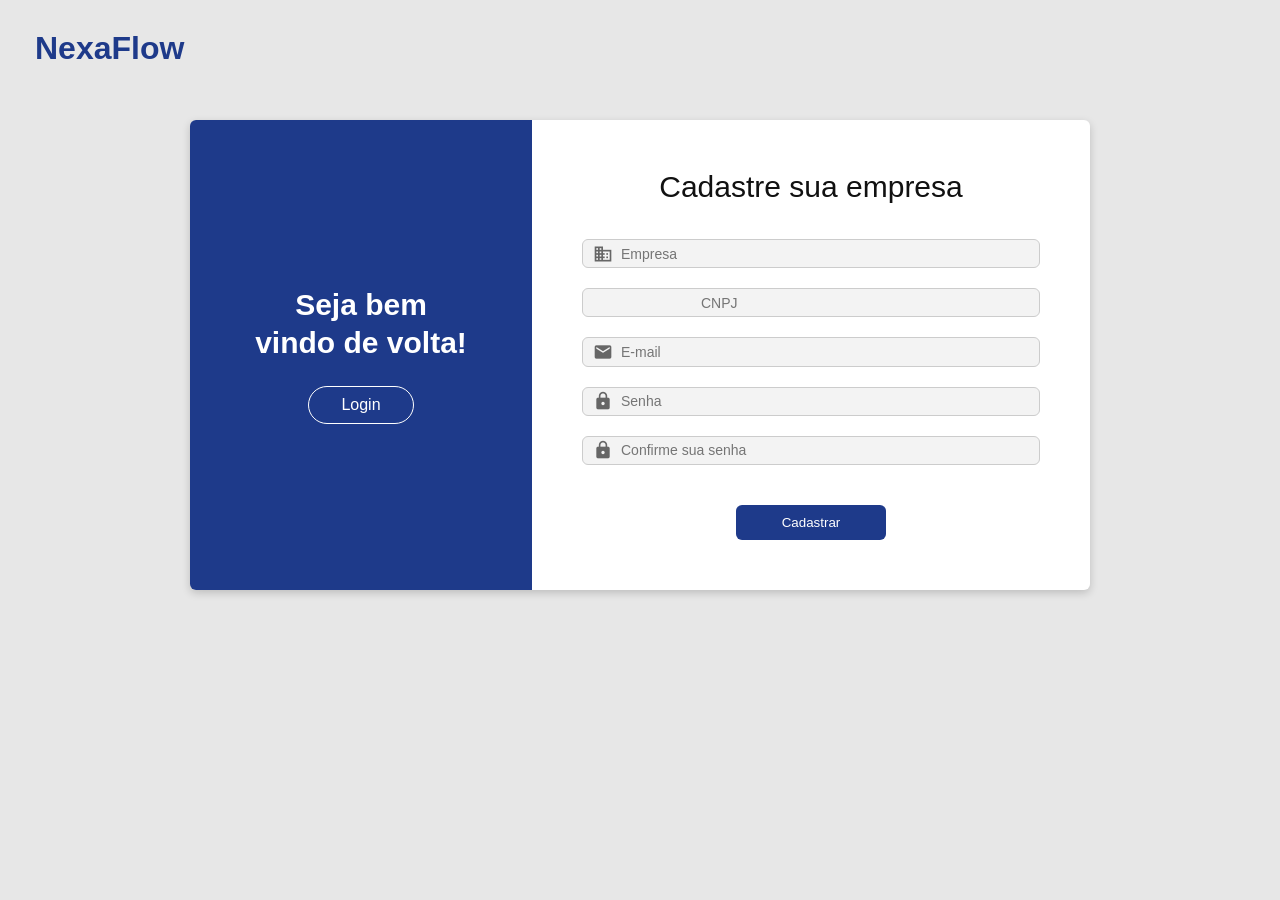
==== PIM/front/index.html @ 31d2e4f5 "Initial commit Co-authored-by: Copilot <223556219+Copilot@users.noreply.github.com>" ====
<!DOCTYPE html>
<html lang="pt-br">
<head>
    <meta charset="UTF-8">
    <meta name="viewport" content="width=device-width, initial-scale=1.0">
  <title>Cadastro da Empresa</title>

  <link rel="stylesheet" href="global.css">
  <link href="https://fonts.googleapis.com/icon?family=Material+Icons" rel="stylesheet">
</head>
<body>

  <h1 class="logo">NexaFlow</h1>

  <div class="cadastro-container">

    <div class="cadastro-left">
      <h2>Seja bem<br>vindo de volta!</h2>

      <button onclick="window.location.href='login.html'" class="btn-outline">
        Login
      </button>
    </div>

    <div class="cadastro-right">
      <h1>Cadastre sua empresa</h1>

      <div class="campo">
        <span class="material-icons">business</span>
        <input type="text" id="empresa" placeholder="Empresa">
      </div>

      <div class="campo">
        <span class="material-icons">badge</span>
        <input type="text" id="cnpj" placeholder="CNPJ">
      </div>

      <div class="campo">
        <span class="material-icons">email</span>
        <input type="email" id="email" placeholder="E-mail">
      </div>

      <div class="campo">
        <span class="material-icons">lock</span>
        <input type="password" id="senha" placeholder="Senha">
      </div>

      <div class="campo">
        <span class="material-icons">lock</span>
        <input type="password" id="confirmarSenha" placeholder="Confirme sua senha">
      </div>

      <p id="erro"></p>

      <button onclick="cadastrarEmpresa()" class="btn-principal">
        Cadastrar
      </button>
    </div>

  </div>

  <script src="js/global.js"></script>
  <script src="js/cadastro.js"></script>
</body>
</html>
<!-- pronto -->
---- PIM/front/global.css ----
* {
  margin: 0;
  padding: 0;
  box-sizing: border-box;
}


/**********************************CADASTRO EMPRESA*********************************************8*/
body {
  background: #e7e7e7;
  font-family: Arial, sans-serif;
  color: #111;
     overflow-x: hidden
}

.logo {
  position: absolute;
  top: 30px;
  left: 35px;
  color: #1e3a8a;
  font-size: 32px;
  font-weight: 800;
}

.cadastro-container {
  width: 900px;
  height: 470px;
  background: white;
  margin: 120px auto;
  display: flex;
  border-radius: 6px;
  overflow: hidden;
  box-shadow: 0 3px 8px rgba(0,0,0,0.18);
}

.cadastro-left {
  width: 38%;
  background: #1e3a8a;
  color: white;
  display: flex;
  flex-direction: column;
  justify-content: center;
  align-items: center;
  gap: 25px;
  text-align: center;
}

.cadastro-left h2 {
  font-size: 30px;
  line-height: 1.25;
}

.btn-outline {
  background: transparent;
  border: 1px solid white;
  color: white;
  border-radius: 25px;
  padding: 9px 32px;
  font-size: 16px;
  cursor: pointer;
}

.cadastro-right {
  flex: 1;
  padding: 50px;
  display: flex;
  flex-direction: column;
  justify-content: center;
}

.cadastro-right h1 {
  text-align: center;
  font-size: 30px;
  font-weight: 400;
  margin-bottom: 35px;
}

.campo {
  height: 38px;
  background: #f3f3f3;
  border: 1px solid #ccc;
  border-radius: 6px;
  margin-bottom: 20px;
  padding: 0 10px;
  display: flex;
  align-items: center;
}

.campo span {
  color: #666;
  font-size: 20px;
  margin-right: 8px;
}

.campo input {
  border: none;
  outline: none;
  background: transparent;
  width: 100%;
  font-size: 14px;
}

.btn-principal {
  width: 150px;
  margin: 20px auto 0;
  background: #1e3a8a;
  color: white;
  border: none;
  padding: 10px;
  border-radius: 6px;
  cursor: pointer;
}

#erro {
  color: #c62828;
  text-align: center;
  font-size: 13px;
}

#erroDashboard {
  color: #c62828;
  font-size: 13px;
  margin-bottom: 16px;
}


/**********************************LOGIN*********************************************8*/

.login-container {
  width: 420px;
  background: white;
  margin: 180px auto;
  padding: 50px;
  border-radius: 6px;
  box-shadow: 0 3px 8px rgba(0,0,0,0.18);
}

.login-container h1 {
  text-align: center;
  color: #1e3a8a;
  margin-bottom: 40px;
}

.esqueceu {
  text-align: right;
  font-size: 13px;
  margin-top: -10px;
  margin-bottom: 20px;
  color: #555;
  cursor: pointer;
}

.btn-principal {
  width: 150px;
  display: block;
  margin: 20px auto 0;

  background: #1e3a8a;
  color: white;
  border: none;
  padding: 10px;
  border-radius: 6px;
  cursor: pointer;
}

.campo select {
  border: none;
  outline: none;
  background: transparent;
  width: 100%;
  font-size: 14px;
  cursor: pointer;
  color: #111;
}

/* ================= DASHBOARD ================= */

.container {
  display: flex;
  min-height: 100vh;
    min-height: 100vh;
}

.sidebar {
  width: 250px;
  min-height: 100vh;
  background: #1e3a8a;
  color: white;
  padding: 30px 20px;
}

.sidebar h2 {
  font-size: 26px;
  margin-bottom: 55px;
}

.sidebar ul {
  list-style: none;
}

.sidebar li {
  display: flex;
  align-items: center;
  gap: 12px;
  padding: 13px 14px;
  margin-bottom: 14px;
  border-radius: 8px;
  cursor: pointer;
  font-size: 18px;
}

.sidebar li:hover,
.sidebar li.ativo {
  background: rgba(255, 255, 255, 0.15);
}

.sidebar span {
  font-size: 24px;
}

.content {
  flex: 1;
  padding: 30px 40px;
}

.content h1 {
  font-size: 36px;
  margin-bottom: 20px;
}

.dashboard-header {
  display: flex;
  align-items: center;
  justify-content: space-between;
  gap: 20px;
  margin-bottom: 28px;
}

.dashboard-titles h1 {
  margin-bottom: 6px;
}

.dashboard-subtitle {
  color: #6b7280;
  font-size: 15px;
}

.filtros {
  display: flex;
  align-items: center;
  gap: 10px;
  background: #ffffff;
  border: 1px solid #e5e7eb;
  border-radius: 12px;
  padding: 10px 14px;
  box-shadow: 0 6px 16px rgba(15, 23, 42, 0.08);
}

.filtros span {
  color: #1e3a8a;
  font-size: 22px;
}

.filtro-item {
  display: flex;
  flex-direction: column;
  gap: 4px;
}

.filtro-item label {
  font-size: 12px;
  color: #64748b;
}

.filtro-item select {
  min-width: 160px;
  padding: 6px 10px;
  border-radius: 8px;
  border: 1px solid #d1d5db;
  background: #f8fafc;
  font-size: 14px;
}

.graficos {
  display: flex;
  gap: 20px;
  align-items: flex-start;
}

.grafico-card {
  background: #ffffff;
  padding: 22px;
  border-radius: 14px;
  border: 1px solid #eef2f7;
  box-shadow: 0 10px 24px rgba(15, 23, 42, 0.08);
}

.grafico-card.maior {
  flex: 2;
  min-width: 520px;
}

.grafico-card.menor {
  flex: 1;
  min-width: 260px;
}

.grafico-card h3 {
  margin-bottom: 12px;
  color: #1e3a8a;
  font-size: 18px;
}

.legenda {
  display: flex;
  gap: 20px;
  justify-content: center;
  margin-bottom: 10px;
}

.legenda span {
  display: flex;
  align-items: center;
  gap: 8px;
}

.legenda b {
  width: 12px;
  height: 12px;
  display: inline-block;
  border-radius: 50%;
}

.verde {
  background: #22c55e;
}

.vermelho {
  background: #ef4444;
}

canvas {
  max-height: 240px;
}

/* ================= ESTOQUE ================= */
/* ================= ESTOQUE ================= */

.topo-tabela {
  display: flex;
  justify-content: space-between;
  align-items: center;
  gap: 28px;
  margin-bottom: 28px;
}

.btn-novo {
  height: 38px;
  background: #1e3a8a;
  color: white;
  border: none;
  border-radius: 6px;
  padding: 0 18px;
  cursor: pointer;
}

.topo-tabela input {
  flex: 1;
  height: 38px;
  border: 1px solid #ccc;
  border-radius: 6px;
  padding: 0 14px;
}

.filtros-tabela {
  display: flex;
  gap: 14px;
}

.filtros-tabela select {
  width: 140px;
  height: 38px;
  border: 1px solid #ccc;
  border-radius: 6px;
  padding: 0 10px;
}

.cabecalho-tabela {
  height: 35px;
  background: white;
  border: 1px solid #ccc;
  border-radius: 6px;

  display: grid;
  grid-template-columns: 1fr 2fr 1.5fr 1.3fr 1.5fr 1fr;

  align-items: center;
  text-align: center;
  font-size: 18px;

  margin-bottom: 8px;
}

.tabela-card {
  background: white;
  min-height: 430px;
  border: 1px solid #ccc;
  border-radius: 6px;
  overflow: hidden;
}

.tabela-card table {
  width: 100%;
  border-collapse: collapse;
}

.tabela-card tr {
  display: grid;
  grid-template-columns: 1fr 2fr 1.5fr 1.3fr 1.5fr 1fr;
  align-items: center;
}

.tabela-card td {
  padding: 18px 10px;
  text-align: center;
}

.status {
  width: 18px;
  height: 18px;
  display: inline-block;
  border-radius: 50%;
}

.status.ok {
  background: #22c55e;
}

.status.medio {
  background: #facc15;
}

.status.baixo {
  background: #ef4444;
}

.acoes {
  display: flex;
  justify-content: center;
  gap: 28px;
}

.acoes span {
  cursor: pointer;
  color: #111;
}

.acoes span:hover {
  color: #1e3a8a;
}

#tabelaVendas tr {
  display: grid;
  grid-template-columns: 1fr 2fr 1.5fr 1.3fr 1.5fr 1fr;
  align-items: center;
}

#tabelaVendas td {
  padding: 18px 10px;
  text-align: center;
}

#tabelaVendas tr:not(:last-child) {
  border-bottom: 1px solid #eee;
}

#tabelaRelatorios tr {
  display: grid;
  grid-template-columns: 1fr 2fr 1.5fr 1.3fr 1.5fr 1fr;
  align-items: center;
}

#tabelaRelatorios td {
  padding: 18px 10px;
  text-align: center;
}

#tabelaRelatorios tr:not(:last-child) {
  border-bottom: 1px solid #eee;
}
/* ================= CADASTRO PRODUTO ================= */

.produto-form {
  width: 430px;
  background: white;
  padding: 30px;
  border-radius: 8px;
  box-shadow: 0 3px 8px rgba(0,0,0,0.15);
  margin: 40px auto;
}

.produto-form input {
  width: 100%;
  height: 38px;
  margin-bottom: 16px;
  border: 1px solid #ccc;
  border-radius: 6px;
  padding: 0 12px;
}

.produto-form select {
  width: 100%;
  height: 38px;
  margin-bottom: 16px;
  border: 1px solid #ccc;
  border-radius: 6px;
  padding: 0 12px;
  background: #fff;
}

.produto-form button {
  width: 100%;
  background: #1e3a8a;
  color: white;
  border: none;
  padding: 11px;
  border-radius: 6px;
  cursor: pointer;
}

/* ================= VENDAS ================= */

.venda-form {
  width: 900px;
  background: white;
  padding: 20px;
  border-radius: 10px;
  margin: 10px auto 25px;
  box-shadow: 0 3px 8px rgba(0,0,0,0.15);

  display: grid;
  grid-template-columns: 2fr 1fr 1.5fr 1.2fr;
  gap: 12px;
  align-items: center;
}

.venda-form input,
.venda-form select,
.venda-form button {
  height: 40px;
  border-radius: 6px;
  border: 1px solid #ccc;
  padding: 0 12px;
}

.venda-form button {
  background: #1e3a8a;
  color: white;
  border: none;
  cursor: pointer;
}

.venda-form #erro {
  grid-column: 1 / -1;
}

#tabelaVendas tr {
  display: grid;
  grid-template-columns: 1fr 1.5fr 1.2fr 1fr 1.2fr 1fr;
  align-items: center;
}

#tabelaVendas td {
  padding: 18px 10px;
  text-align: center;
}

#tabelaVendas tr:not(:last-child) {
  border-bottom: 1px solid #eee;
}

/* ================= RELATÓRIOS ================= */

.cards-relatorio {
  display: flex;
  gap: 20px;
  margin-bottom: 30px;
}

.relatorio-card {
  flex: 1;
  background: white;
  padding: 22px;
  border-radius: 8px;
  box-shadow: 0 3px 8px rgba(0,0,0,0.15);
}

.relatorio-card h3 {
  font-size: 16px;
  margin-bottom: 12px;
  color: #555;
}

.relatorio-card p {
  font-size: 24px;
  font-weight: bold;
  color: #1e3a8a;
}

#tabelaRelatorios tr {
  display: grid;
  grid-template-columns: 1fr 1.5fr 1.2fr 1fr 1.2fr 1fr;
  align-items: center;
}

#tabelaRelatorios td {
  padding: 18px 10px;
  text-align: center;
}

#tabelaRelatorios tr:not(:last-child) {
  border-bottom: 1px solid #eee;
}

/* ================= CONFIGURAÇÕES ================= */

.config-grid {
    display: grid;
  grid-template-columns: repeat(2, 320px);
  gap: 20px;

  justify-content: center;
  align-content: center;

  margin-top: 40px;
}

.config-card {
  background: white;
  padding: 24px;
  border-radius: 8px;
  box-shadow: 0 3px 8px rgba(0,0,0,0.15);
}

.config-card h3 {
  margin-bottom: 20px;
  color: #1e3a8a;
}

.config-card p {
  margin-bottom: 6px;
  margin-top: 14px;
}

.config-card input {
  width: 100%;
  height: 38px;
  border: 1px solid #ccc;
  border-radius: 6px;
  padding: 0 10px;
  margin-bottom: 14px;
}

.config-card button {
  width: 100%;
  height: 40px;
  border: none;
  border-radius: 6px;
  background: #1e3a8a;
  color: white;
  cursor: pointer;
  margin-top: 10px;
}

.tema-box {
  display: flex;
  flex-direction: column;
  gap: 12px;
}

.sidebar {
  width: 250px;
  min-height: 100vh;
  background: #1e3a8a;
  color: white;
  padding: 30px 20px;

  display: flex;
  flex-direction: column;
}

.menu-topo {
  margin-top: 40px;
}

.menu-bottom {
  margin-top: auto;
}

.sidebar ul {
  list-style: none;
  padding: 0;
}

.menu-topo {
  margin-top: 40px;
}

.menu-bottom {
  margin-top: auto;
}
.content {
  overflow-y: auto;
}
.produto-form {
  width: 420px;
  background: white;
  padding: 30px;
  border-radius: 10px;
  margin: 10px auto 20px;
  box-shadow: 0 3px 8px rgba(0,0,0,0.15);
}

/* ================= RESPONSIVO ================= */

@media (max-width: 896px) {

  body {
    overflow-x: hidden;
  }

  .container {
    flex-direction: column;
  }

  /* SIDEBAR VIRA TOPO */
  .sidebar {
    width: 100%;
    height: auto;
    min-height: auto;
    padding: 18px;
  }

  .sidebar h2 {
    font-size: 24px;
    margin-bottom: 15px;
  }

  .menu-topo,
  .menu-bottom {
    margin-top: 10px;
  }

  .sidebar ul {
    display: grid;
    grid-template-columns: 1fr 1fr;
    gap: 8px;
  }

  .sidebar li {
    font-size: 14px;
    padding: 10px;
    margin-bottom: 0;
  }

  .sidebar span {
    font-size: 20px;
  }

  /* CONTEÚDO */
  .content {
    padding: 20px;
  }

  .content h1 {
    font-size: 32px;
    margin-bottom: 20px;
  }

  /* DASHBOARD */
  .dashboard-header {
    flex-direction: column;
    align-items: flex-start;
  }

  .filtros {
    width: 100%;
  }

  .filtro-item select {
    width: 100%;
  }

  .graficos {
    flex-direction: column;
    width: 100%;
  }

  .grafico-card.maior,
  .grafico-card.menor {
    width: 95%;
    min-width: unset;
    margin: 0 auto;
  }

  .grafico-card {
    padding: 16px;
  }

  canvas {
    width: 100% !important;
    max-height: 260px;
  }

  /* ESTOQUE */
  .topo-tabela {
    flex-direction: column;
    align-items: stretch;
    gap: 12px;
  }

  .topo-tabela input,
  .btn-novo {
    width: 100%;
  }

  .filtros-tabela {
    flex-direction: column;
    gap: 10px;
  }

  .filtros-tabela select {
    width: 100%;
  }

  /* TABELAS */
  .cabecalho-tabela {
    display: none;
  }

  .tabela-card {
    overflow-x: auto;
  }

  .tabela-card table {
    min-width: 700px;
  }

  .tabela-card tr,
  #tabelaVendas tr,
  #tabelaRelatorios tr {
    min-width: 700px;
  }

  /* FORMULÁRIOS */
  .produto-form,
  .venda-form {
    width: 100%;
    margin: 15px auto 25px;
  }

  .venda-form {
    display: grid;
    grid-template-columns: 1fr;
  }

  /* RELATÓRIOS */
  .cards-relatorio {
    flex-direction: column;
  }

  /* CONFIGURAÇÕES */
  .config-grid {
    grid-template-columns: 1fr;
  }

  /* LOGIN */
  .login-container {
    width: 90%;
    margin: 140px auto;
    padding: 35px 25px;
  }

  .logo {
    font-size: 28px;
    top: 25px;
    left: 25px;
  }

  /* CADASTRO EMPRESA */
  .cadastro-container {
    width: 90%;
    height: auto;
    flex-direction: column;
    margin: 100px auto;
  }

  .cadastro-left {
    width: 100%;
    padding: 40px 20px;
  }

  .cadastro-right {
    padding: 35px 25px;
  }
  .graficos {
  align-items: center;
}
}
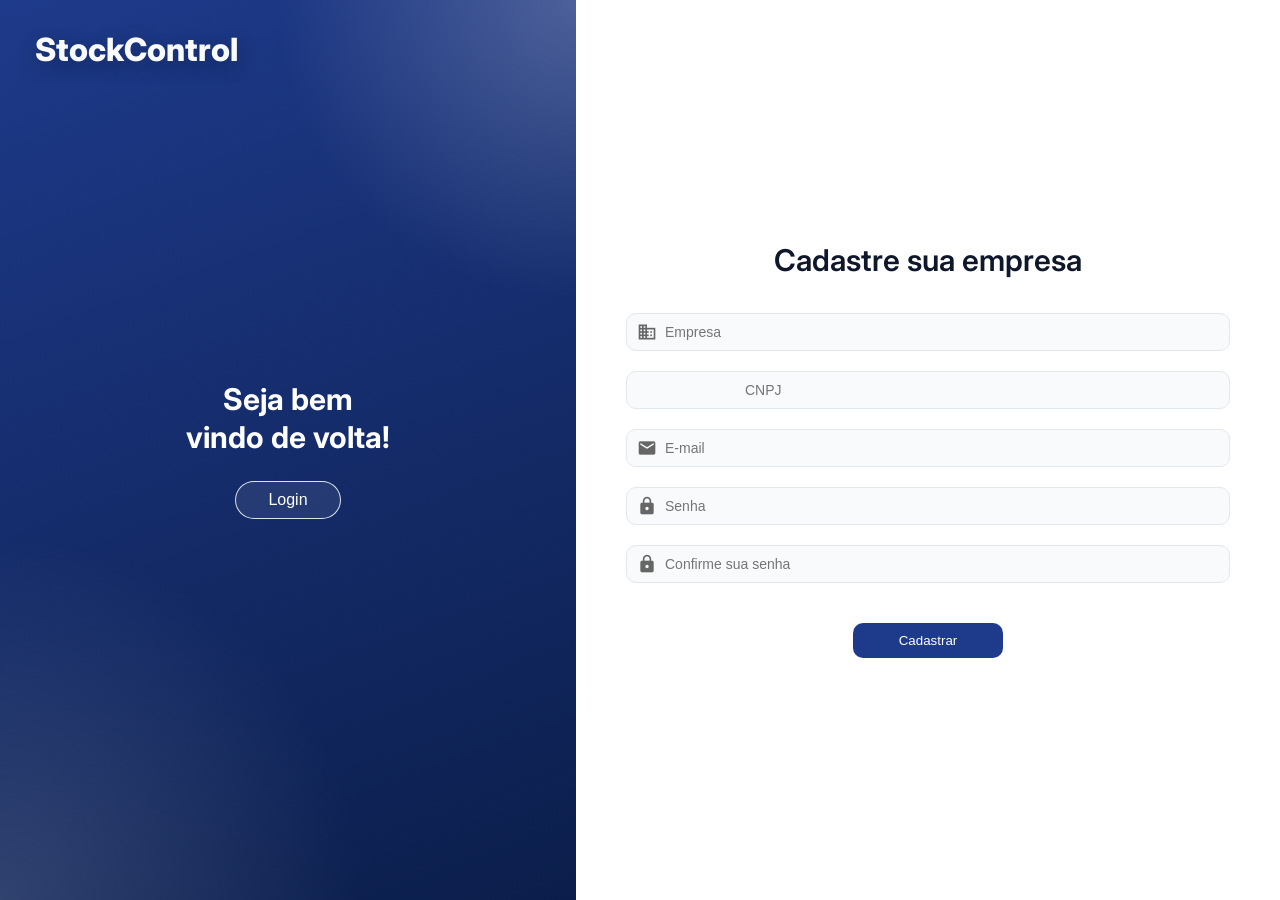
==== commit 17b4d614: "Atualiza backend, frontend e scripts do projeto" ====
--- a/PIM/front/index.html
+++ b/PIM/front/index.html
@@ -8,9 +8,9 @@
   <link rel="stylesheet" href="global.css">
   <link href="https://fonts.googleapis.com/icon?family=Material+Icons" rel="stylesheet">
 </head>
-<body>
+<body class="auth-page">
 
-  <h1 class="logo">NexaFlow</h1>
+  <h1 class="logo">StockControl</h1>
 
   <div class="cadastro-container">
 
--- a/PIM/front/global.css
+++ b/PIM/front/global.css
@@ -1,3 +1,28 @@
+@import url("https://fonts.googleapis.com/css2?family=Inter:wght@400;500;600;700&display=swap");
+
+:root {
+  --blue-950: #0b1e4b;
+  --blue-900: #0f2a6b;
+  --blue-800: #14337a;
+  --blue-700: #1e3a8a;
+  --blue-600: #1f5bbf;
+  --blue-500: #2563eb;
+  --blue-100: #dbeafe;
+  --gray-950: #0f172a;
+  --gray-900: #111827;
+  --gray-700: #334155;
+  --gray-600: #475569;
+  --gray-500: #64748b;
+  --gray-300: #cbd5f5;
+  --gray-200: #e2e8f0;
+  --gray-100: #f1f5f9;
+  --surface: #ffffff;
+  --surface-alt: #f8fafc;
+  --border: #e2e8f0;
+  --shadow-sm: 0 6px 14px rgba(15, 23, 42, 0.08);
+  --shadow-md: 0 12px 28px rgba(15, 23, 42, 0.12);
+}
+
 * {
   margin: 0;
   padding: 0;
@@ -7,17 +32,144 @@
 
 /**********************************CADASTRO EMPRESA*********************************************8*/
 body {
-  background: #e7e7e7;
-  font-family: Arial, sans-serif;
-  color: #111;
-     overflow-x: hidden
+  background: var(--gray-100);
+  font-family: "Inter", "Segoe UI", Arial, sans-serif;
+  color: var(--gray-950);
+  overflow-x: hidden;
+}
+
+body.auth-page {
+  min-height: 100vh;
+  overflow: hidden;
+  display: block;
+  padding: 0;
+}
+
+body.auth-page .login-shell,
+body.auth-page .cadastro-container {
+  width: 100vw;
+  max-width: none;
+  height: 100vh;
+  min-height: 100vh;
+  margin: 0;
+  border-radius: 0;
+  box-shadow: none;
+  border: none;
+}
+
+body.auth-page .login-shell {
+  grid-template-columns: 0.9fr 1.1fr;
+}
+
+body.auth-page .cadastro-left {
+  width: 45%;
+}
+
+body.auth-page .cadastro-right {
+  width: 55%;
+}
+
+body.auth-page .logo {
+  color: #f8fafc;
+  text-shadow: 0 6px 18px rgba(15, 23, 42, 0.35);
+}
+
+body.auth-page .login-hero-panel,
+body.auth-page .cadastro-left {
+  background:
+    radial-gradient(circle at top right, rgba(255, 255, 255, 0.22), transparent 28%),
+    radial-gradient(circle at bottom left, rgba(255, 255, 255, 0.14), transparent 34%),
+    linear-gradient(160deg, var(--blue-700), var(--blue-950));
+  color: #f8fafc;
+}
+
+body.auth-page .login-brand strong,
+body.auth-page .cadastro-left h2 {
+  color: #ffffff;
+}
+
+body.auth-page .login-brand span:last-child,
+body.auth-page .login-hero-panel p {
+  color: rgba(248, 250, 252, 0.82);
+}
+
+body.auth-page .login-badge {
+  background: rgba(255, 255, 255, 0.18);
+  border-color: rgba(255, 255, 255, 0.28);
+  color: #ffffff;
+}
+
+body.auth-page .login-brand-mark {
+  background: rgba(255, 255, 255, 0.18);
+  border-color: rgba(255, 255, 255, 0.28);
+}
+
+body.auth-page .login-hero-point {
+  background: rgba(255, 255, 255, 0.12);
+  border-color: rgba(255, 255, 255, 0.22);
+}
+
+body.auth-page .login-hero-point strong {
+  color: #ffffff;
+}
+
+body.auth-page .login-hero-point span:last-child {
+  color: rgba(248, 250, 252, 0.78);
+}
+
+body.auth-page .login-hero-point .material-icons {
+  background: rgba(255, 255, 255, 0.2);
+  color: #ffffff;
+  width: 38px;
+  height: 38px;
+  font-size: 20px;
+}
+
+body.auth-page .login-hero-panel h1 {
+  font-size: 38px;
+  line-height: 1.12;
+}
+
+body.auth-page .login-hero-panel p {
+  font-size: 15px;
+  line-height: 1.7;
+  max-width: 420px;
+}
+
+body.auth-page .login-hero-points {
+  gap: 12px;
+  margin-top: 28px;
+}
+
+body.auth-page .login-hero-point {
+  padding: 14px 16px;
+}
+
+body.auth-page .login-hero-point strong {
+  font-size: 14px;
+}
+
+body.auth-page .login-hero-point span:last-child {
+  font-size: 12.5px;
+}
+
+body.auth-page .btn-outline {
+  border-color: rgba(255, 255, 255, 0.85);
+  color: #ffffff;
+  background: rgba(255, 255, 255, 0.08);
+}
+
+body.auth-page .btn-outline:hover {
+  background: rgba(255, 255, 255, 0.18);
+  transform: translateY(-1px);
+  box-shadow: var(--shadow-sm);
 }
 
 .logo {
   position: absolute;
   top: 30px;
   left: 35px;
-  color: #1e3a8a;
+  color: var(--blue-700);
   font-size: 32px;
   font-weight: 800;
 }
@@ -25,17 +177,17 @@
 .cadastro-container {
   width: 900px;
   height: 470px;
-  background: white;
+  background: var(--surface);
   margin: 120px auto;
   display: flex;
   border-radius: 6px;
   overflow: hidden;
-  box-shadow: 0 3px 8px rgba(0,0,0,0.18);
+  box-shadow: var(--shadow-md);
 }
 
 .cadastro-left {
   width: 38%;
-  background: #1e3a8a;
+  background: linear-gradient(160deg, var(--blue-700), var(--blue-900));
   color: white;
   display: flex;
   flex-direction: column;
@@ -54,7 +206,7 @@
   background: transparent;
   border: 1px solid white;
   color: white;
-  border-radius: 25px;
+  border-radius: 999px;
   padding: 9px 32px;
   font-size: 16px;
   cursor: pointer;
@@ -71,15 +223,15 @@
 .cadastro-right h1 {
   text-align: center;
   font-size: 30px;
-  font-weight: 400;
+  font-weight: 600;
   margin-bottom: 35px;
 }
 
 .campo {
   height: 38px;
-  background: #f3f3f3;
-  border: 1px solid #ccc;
-  border-radius: 6px;
+  background: var(--surface-alt);
+  border: 1px solid var(--border);
+  border-radius: 10px;
   margin-bottom: 20px;
   padding: 0 10px;
   display: flex;
@@ -103,12 +255,13 @@
 .btn-principal {
   width: 150px;
   margin: 20px auto 0;
-  background: #1e3a8a;
+  background: var(--blue-700);
   color: white;
   border: none;
   padding: 10px;
-  border-radius: 6px;
+  border-radius: 10px;
   cursor: pointer;
+  transition: transform 0.2s ease, box-shadow 0.2s ease;
 }
 
 #erro {
@@ -117,7 +270,8 @@
   font-size: 13px;
 }
 
-#erroDashboard {
+#erroDashboard,
+#erroForecast {
   color: #c62828;
   font-size: 13px;
   margin-bottom: 16px;
@@ -126,28 +280,358 @@
 
 /**********************************LOGIN*********************************************8*/
 
+.login-shell {
+  width: min(1080px, calc(100% - 48px));
+  min-height: 640px;
+  margin: 110px auto 40px;
+  display: grid;
+  grid-template-columns: minmax(320px, 1.05fr) minmax(360px, 0.95fr);
+  background: var(--surface);
+  border-radius: 28px;
+  overflow: hidden;
+  border: 1px solid rgba(30, 58, 138, 0.1);
+  box-shadow: 0 28px 60px rgba(15, 23, 42, 0.12);
+}
+
+.login-logo {
+  color: var(--blue-700);
+  z-index: 2;
+}
+
+.login-hero-panel {
+  position: relative;
+  padding: 56px 48px;
+  background:
+    radial-gradient(circle at top right, rgba(255, 255, 255, 0.16), transparent 24%),
+    radial-gradient(circle at bottom left, rgba(255, 255, 255, 0.1), transparent 30%),
+    linear-gradient(160deg, var(--blue-700), var(--blue-950));
+  color: white;
+  display: flex;
+  flex-direction: column;
+  justify-content: center;
+}
+
+.login-brand {
+  display: flex;
+  align-items: center;
+  gap: 14px;
+  margin-bottom: 28px;
+}
+
+.login-brand-mark {
+  width: 50px;
+  height: 50px;
+  border-radius: 16px;
+  display: flex;
+  align-items: center;
+  justify-content: center;
+  background: rgba(255, 255, 255, 0.16);
+  border: 1px solid rgba(255, 255, 255, 0.18);
+  color: white;
+  font-size: 24px;
+  font-weight: 800;
+  flex-shrink: 0;
+}
+
+.login-brand strong {
+  display: block;
+  font-size: 20px;
+  line-height: 1.1;
+  margin-bottom: 3px;
+}
+
+.login-brand span:last-child {
+  color: rgba(255, 255, 255, 0.74);
+  font-size: 13px;
+}
+
+.login-badge {
+  display: inline-flex;
+  align-items: center;
+  width: fit-content;
+  padding: 8px 14px;
+  border-radius: 999px;
+  background: rgba(255, 255, 255, 0.14);
+  border: 1px solid rgba(255, 255, 255, 0.2);
+  font-size: 12px;
+  font-weight: 700;
+  letter-spacing: 0.08em;
+  text-transform: uppercase;
+  margin-bottom: 22px;
+}
+
+.login-hero-panel h1 {
+  font-size: 42px;
+  line-height: 1.08;
+  letter-spacing: -0.03em;
+  margin-bottom: 18px;
+}
+
+.login-hero-panel p {
+  font-size: 16px;
+  line-height: 1.8;
+  color: rgba(255, 255, 255, 0.82);
+  max-width: 470px;
+}
+
+.login-hero-points {
+  display: grid;
+  gap: 16px;
+  margin-top: 34px;
+}
+
+.login-hero-point {
+  display: flex;
+  align-items: flex-start;
+  gap: 14px;
+  padding: 16px 18px;
+  border-radius: 18px;
+  background: rgba(255, 255, 255, 0.08);
+  border: 1px solid rgba(255, 255, 255, 0.12);
+}
+
+.login-hero-point .material-icons {
+  width: 42px;
+  height: 42px;
+  border-radius: 14px;
+  display: flex;
+  align-items: center;
+  justify-content: center;
+  flex-shrink: 0;
+  background: rgba(255, 255, 255, 0.12);
+  color: white;
+  font-size: 22px;
+}
+
+.login-hero-point strong {
+  display: block;
+  font-size: 15px;
+  margin-bottom: 4px;
+}
+
+.login-hero-point span:last-child {
+  font-size: 13px;
+  line-height: 1.55;
+  color: rgba(255, 255, 255, 0.78);
+}
+
 .login-container {
-  width: 420px;
-  background: white;
-  margin: 180px auto;
-  padding: 50px;
-  border-radius: 6px;
-  box-shadow: 0 3px 8px rgba(0,0,0,0.18);
-}
-
-.login-container h1 {
-  text-align: center;
-  color: #1e3a8a;
-  margin-bottom: 40px;
-}
-
-.esqueceu {
-  text-align: right;
+  background: linear-gradient(180deg, #ffffff, #f8fbff);
+  padding: 56px 48px;
+  display: flex;
+  flex-direction: column;
+  justify-content: center;
+  align-items: center;
+}
+
+.login-header {
+  display: flex;
+  align-items: flex-start;
+  gap: 16px;
+  margin-bottom: 30px;
+  width: 100%;
+  max-width: 420px;
+}
+
+.login-header-icon {
+  width: 54px;
+  height: 54px;
+  border-radius: 16px;
+  display: grid;
+  place-items: center;
+  flex-shrink: 0;
+  background: linear-gradient(135deg, var(--blue-700), var(--blue-500));
+  color: white;
+  box-shadow: var(--shadow-sm);
+  overflow: hidden;
+}
+
+.login-header-icon .material-icons {
+  display: block !important;
+  width: 26px;
+  height: 26px;
+  font-size: 26px !important;
+  line-height: 26px !important;
+  text-align: center !important;
+  margin: 0 !important;
+  transform: translateY(0);
+}
+
+.login-eyebrow {
+  display: block;
+  font-size: 12px;
+  font-weight: 700;
+  letter-spacing: 0.08em;
+  text-transform: uppercase;
+  color: var(--blue-600);
+  margin-bottom: 8px;
+}
+
+.login-header h2 {
+  color: var(--blue-950);
+  font-size: 30px;
+  margin-bottom: 8px;
+}
+
+.login-header p {
+  color: var(--gray-500);
+  font-size: 14px;
+  line-height: 1.6;
+}
+
+.login-form {
+  display: grid;
+  gap: 18px;
+  width: 100%;
+  max-width: 420px;
+}
+
+.login-field {
+  display: grid;
+  gap: 8px;
+}
+
+.login-field-label {
   font-size: 13px;
-  margin-top: -10px;
-  margin-bottom: 20px;
-  color: #555;
+  font-weight: 600;
+  color: var(--gray-700);
+}
+
+.login-input-wrap {
+  min-height: 54px;
+  background: var(--surface);
+  border: 1px solid var(--border);
+  border-radius: 16px;
+  padding: 0 16px;
+  display: grid;
+  grid-template-columns: 22px minmax(0, 1fr) auto;
+  align-items: center;
+  gap: 12px;
+  box-shadow: inset 0 1px 0 rgba(255, 255, 255, 0.9);
+  transition: border-color 0.2s ease, box-shadow 0.2s ease, transform 0.2s ease;
+  position: relative;
+}
+
+.login-input-wrap:focus-within {
+  border-color: rgba(37, 99, 235, 0.45);
+  box-shadow: 0 0 0 4px rgba(37, 99, 235, 0.08);
+  transform: translateY(-1px);
+}
+
+.login-input-wrap .material-icons {
+  font-size: 22px;
+  color: var(--blue-700);
+  flex-shrink: 0;
+  width: 22px;
+  height: 22px;
+  display: flex;
+  align-items: center;
+  justify-content: center;
+  line-height: 1;
+}
+
+.login-input-wrap input,
+.login-input-wrap select {
+  width: 100%;
+  flex: 1;
+  min-width: 0;
+  border: none;
+  outline: none;
+  background: transparent;
+  color: var(--gray-950);
+  font-size: 14px;
+  font-family: inherit;
+  line-height: 1.4;
+  margin: 0;
+  padding: 0;
+  display: block;
+  height: 24px;
+  align-self: center;
+  box-shadow: none !important;
+}
+
+.login-input-wrap input::placeholder {
+  color: var(--gray-500);
+}
+
+.login-input-wrap select {
+  appearance: none !important;
+  -webkit-appearance: none !important;
+  -moz-appearance: none !important;
   cursor: pointer;
+  border: 0 !important;
+  outline: none !important;
+  background: transparent !important;
+  padding-right: 0;
+  border-radius: 0 !important;
+}
+
+.login-select-wrap {
+  grid-template-columns: 22px minmax(0, 1fr) 20px;
+}
+
+.login-select-arrow {
+  font-size: 20px;
+  color: var(--blue-700);
+  pointer-events: none;
+  flex-shrink: 0;
+  width: 20px;
+  height: 20px;
+  display: flex;
+  align-items: center;
+  justify-content: center;
+  line-height: 1;
+}
+
+.login-password-toggle {
+  border: none;
+  background: transparent;
+  color: var(--blue-700);
+  width: 28px;
+  height: 28px;
+  display: flex;
+  align-items: center;
+  justify-content: center;
+  cursor: pointer;
+  flex-shrink: 0;
+  padding: 0;
+}
+
+.login-password-toggle .material-icons {
+  font-size: 20px;
+  line-height: 1;
+}
+
+.login-actions {
+  display: grid;
+  gap: 12px;
+  margin-top: 6px;
+}
+
+.login-submit {
+  width: 100%;
+  margin: 0;
+  min-height: 48px;
+  border-radius: 14px;
+  font-weight: 700;
+}
+
+.login-link-btn {
+  width: 100%;
+  min-height: 46px;
+  border-radius: 14px;
+  border: 1px solid rgba(30, 58, 138, 0.14);
+  background: rgba(37, 99, 235, 0.05);
+  color: var(--blue-700);
+  font-weight: 600;
+  cursor: pointer;
+  transition: transform 0.2s ease, box-shadow 0.2s ease, background 0.2s ease;
+}
+
+.login-link-btn:hover {
+  background: rgba(37, 99, 235, 0.1);
+  transform: translateY(-1px);
+  box-shadow: var(--shadow-sm);
 }
 
 .btn-principal {
@@ -155,12 +639,13 @@
   display: block;
   margin: 20px auto 0;
 
-  background: #1e3a8a;
+  background: var(--blue-700);
   color: white;
   border: none;
   padding: 10px;
-  border-radius: 6px;
+  border-radius: 10px;
   cursor: pointer;
+  transition: transform 0.2s ease, box-shadow 0.2s ease;
 }
 
 .campo select {
@@ -178,20 +663,29 @@
 .container {
   display: flex;
   min-height: 100vh;
-    min-height: 100vh;
+  min-height: 100vh;
 }
 
 .sidebar {
   width: 250px;
   min-height: 100vh;
-  background: #1e3a8a;
+  background: linear-gradient(180deg, var(--blue-800), var(--blue-900));
   color: white;
   padding: 30px 20px;
+  position: sticky;
+  top: 0;
+  height: 100vh;
+  align-self: flex-start;
+  overflow-y: auto;
+  display: flex;
+  flex-direction: column;
+  box-shadow: 8px 0 18px rgba(15, 23, 42, 0.12);
 }
 
 .sidebar h2 {
   font-size: 26px;
-  margin-bottom: 55px;
+  margin-bottom: 24px;
+  letter-spacing: 0.4px;
 }
 
 .sidebar ul {
@@ -202,16 +696,19 @@
   display: flex;
   align-items: center;
   gap: 12px;
-  padding: 13px 14px;
+  padding: 12px 14px;
   margin-bottom: 14px;
-  border-radius: 8px;
+  border-radius: 12px;
   cursor: pointer;
-  font-size: 18px;
+  font-size: 16px;
+  font-weight: 500;
+  transition: background 0.2s ease, transform 0.2s ease;
 }
 
 .sidebar li:hover,
 .sidebar li.ativo {
-  background: rgba(255, 255, 255, 0.15);
+  background: rgba(255, 255, 255, 0.16);
+  transform: translateX(4px);
 }
 
 .sidebar span {
@@ -220,44 +717,67 @@
 
 .content {
   flex: 1;
-  padding: 30px 40px;
+  padding: 32px 42px;
+}
+
+.content > * {
+  width: 100%;
+  max-width: 1200px;
+  margin-right: auto;
 }
 
 .content h1 {
-  font-size: 36px;
-  margin-bottom: 20px;
-}
-
-.dashboard-header {
+  font-size: 34px;
+  margin-bottom: 10px;
+  letter-spacing: -0.5px;
+}
+
+.dashboard-header,
+.page-header {
   display: flex;
   align-items: center;
   justify-content: space-between;
   gap: 20px;
-  margin-bottom: 28px;
+  margin-bottom: 22px;
 }
 
 .dashboard-titles h1 {
   margin-bottom: 6px;
 }
 
-.dashboard-subtitle {
-  color: #6b7280;
-  font-size: 15px;
+.dashboard-subtitle,
+.page-subtitle {
+  color: var(--gray-500);
+  font-size: 14px;
+}
+
+.page-actions {
+  display: flex;
+  align-items: center;
+  gap: 12px;
+}
+
+.relatorio-pdf-btn {
+  width: auto;
+  margin: 0;
+  padding: 10px 18px;
+  border-radius: 12px;
+  white-space: nowrap;
 }
 
 .filtros {
   display: flex;
   align-items: center;
   gap: 10px;
-  background: #ffffff;
-  border: 1px solid #e5e7eb;
-  border-radius: 12px;
+  background: var(--surface);
+  border: 1px solid var(--border);
+  border-radius: 14px;
   padding: 10px 14px;
-  box-shadow: 0 6px 16px rgba(15, 23, 42, 0.08);
+  box-shadow: var(--shadow-sm);
 }
 
 .filtros span {
-  color: #1e3a8a;
+  color: var(--blue-700);
   font-size: 22px;
 }
 
@@ -269,16 +789,96 @@
 
 .filtro-item label {
   font-size: 12px;
-  color: #64748b;
+  color: var(--gray-500);
 }
 
 .filtro-item select {
   min-width: 160px;
   padding: 6px 10px;
-  border-radius: 8px;
-  border: 1px solid #d1d5db;
-  background: #f8fafc;
+  border-radius: 10px;
+  border: 1px solid var(--border);
+  background: var(--surface-alt);
   font-size: 14px;
+}
+
+.kpi-grid {
+  display: grid;
+  grid-template-columns: repeat(auto-fit, minmax(210px, 1fr));
+  gap: 18px;
+  margin-bottom: 26px;
+}
+
+.kpi-card {
+  background: var(--surface);
+  border: 1px solid var(--border);
+  border-radius: 16px;
+  padding: 18px 20px;
+  display: flex;
+  gap: 14px;
+  align-items: center;
+  box-shadow: var(--shadow-sm);
+  min-width: 0;
+  overflow: hidden;
+}
+
+.kpi-card > div {
+  flex: 1;
+  min-width: 0;
+}
+
+.kpi-icon {
+  width: 42px;
+  height: 42px;
+  border-radius: 12px;
+  display: flex !important;
+  align-items: center !important;
+  justify-content: center !important;
+  flex-shrink: 0;
+  overflow: hidden;
+  background: var(--blue-100);
+  color: var(--blue-700);
+  font-size: 20px !important;
+  line-height: 1 !important;
+  padding: 0;
+  text-align: center;
+  vertical-align: middle;
+}
+
+.kpi-icon.material-icons,
+.config-summary-icon.material-icons {
+  font-weight: normal;
+  font-style: normal;
+  letter-spacing: normal;
+  text-transform: none;
+  white-space: nowrap;
+  direction: ltr;
+  -webkit-font-smoothing: antialiased;
+  text-rendering: optimizeLegibility;
+  font-feature-settings: "liga";
+}
+
+.kpi-label {
+  font-size: 12px;
+  color: var(--gray-500);
+  text-transform: uppercase;
+  letter-spacing: 0.6px;
+  line-height: 1.35;
+  overflow-wrap: anywhere;
+}
+
+.kpi-value {
+  font-size: 22px;
+  font-weight: 700;
+  color: var(--gray-900);
+  line-height: 1.15;
+  overflow-wrap: anywhere;
+}
+
+.kpi-meta {
+  font-size: 12px;
+  color: var(--gray-500);
+  line-height: 1.35;
+  overflow-wrap: anywhere;
 }
 
 .graficos {
@@ -287,12 +887,16 @@
   align-items: flex-start;
 }
 
+.forecast-area {
+  margin-top: 20px;
+}
+
 .grafico-card {
-  background: #ffffff;
+  background: var(--surface);
   padding: 22px;
-  border-radius: 14px;
-  border: 1px solid #eef2f7;
-  box-shadow: 0 10px 24px rgba(15, 23, 42, 0.08);
+  border-radius: 16px;
+  border: 1px solid var(--border);
+  box-shadow: var(--shadow-md);
 }
 
 .grafico-card.maior {
@@ -307,7 +911,7 @@
 
 .grafico-card h3 {
   margin-bottom: 12px;
-  color: #1e3a8a;
+  color: var(--blue-700);
   font-size: 18px;
 }
 
@@ -350,26 +954,30 @@
   display: flex;
   justify-content: space-between;
   align-items: center;
-  gap: 28px;
+  gap: 20px;
   margin-bottom: 28px;
 }
 
 .btn-novo {
   height: 38px;
-  background: #1e3a8a;
+  background: var(--blue-700);
   color: white;
   border: none;
-  border-radius: 6px;
+  border-radius: 10px;
   padding: 0 18px;
   cursor: pointer;
+  font-weight: 600;
+  box-shadow: var(--shadow-sm);
+  transition: transform 0.2s ease, box-shadow 0.2s ease;
 }
 
 .topo-tabela input {
   flex: 1;
   height: 38px;
-  border: 1px solid #ccc;
-  border-radius: 6px;
+  border: 1px solid var(--border);
+  border-radius: 10px;
   padding: 0 14px;
+  background: var(--surface);
 }
 
 .filtros-tabela {
@@ -380,33 +988,44 @@
 .filtros-tabela select {
   width: 140px;
   height: 38px;
-  border: 1px solid #ccc;
-  border-radius: 6px;
+  border: 1px solid var(--border);
+  border-radius: 10px;
   padding: 0 10px;
+  background: var(--surface);
 }
 
 .cabecalho-tabela {
   height: 35px;
-  background: white;
-  border: 1px solid #ccc;
-  border-radius: 6px;
+  background: var(--surface);
+  border: 1px solid var(--border);
+  border-radius: 10px;
 
   display: grid;
   grid-template-columns: 1fr 2fr 1.5fr 1.3fr 1.5fr 1fr;
 
   align-items: center;
   text-align: center;
-  font-size: 18px;
+  font-size: 14px;
+  font-weight: 600;
+  color: var(--gray-600);
+  text-transform: uppercase;
+  letter-spacing: 0.4px;
 
   margin-bottom: 8px;
 }
 
+.cabecalho-vendas,
+.cabecalho-relatorios {
+  grid-template-columns: 0.8fr 2fr 1.2fr 1.4fr 1.1fr 1fr 1fr;
+}
+
 .tabela-card {
-  background: white;
+  background: var(--surface);
   min-height: 430px;
-  border: 1px solid #ccc;
-  border-radius: 6px;
+  border: 1px solid var(--border);
+  border-radius: 12px;
   overflow: hidden;
+  box-shadow: var(--shadow-sm);
 }
 
 .tabela-card table {
@@ -423,6 +1042,18 @@
 .tabela-card td {
   padding: 18px 10px;
   text-align: center;
+}
+
+.tabela-card tr {
+  transition: background 0.2s ease;
+}
+
+.tabela-card tr:nth-child(even) {
+  background: var(--surface-alt);
+}
+
+.tabela-card tr:hover {
+  background: #eef4ff;
 }
 
 .status {
@@ -455,13 +1086,21 @@
   color: #111;
 }
 
-.acoes span:hover {
-  color: #1e3a8a;
+.acoes span:hover,
+.acoes .acao-link:hover {
+  color: var(--blue-700);
+}
+
+.acoes .acao-link {
+  color: #111;
+  text-decoration: none;
+  display: inline-flex;
+  align-items: center;
 }
 
 #tabelaVendas tr {
   display: grid;
-  grid-template-columns: 1fr 2fr 1.5fr 1.3fr 1.5fr 1fr;
+  grid-template-columns: 0.8fr 2fr 1.2fr 1.4fr 1.1fr 1fr 1fr;
   align-items: center;
 }
 
@@ -476,7 +1115,7 @@
 
 #tabelaRelatorios tr {
   display: grid;
-  grid-template-columns: 1fr 2fr 1.5fr 1.3fr 1.5fr 1fr;
+  grid-template-columns: 0.8fr 2fr 1.2fr 1.4fr 1.1fr 1fr 1fr;
   align-items: center;
 }
 
@@ -485,6 +1124,10 @@
   text-align: center;
 }
 
+#tabelaRelatorios .nowrap {
+  white-space: nowrap;
+}
+
 #tabelaRelatorios tr:not(:last-child) {
   border-bottom: 1px solid #eee;
 }
@@ -492,10 +1135,10 @@
 
 .produto-form {
   width: 430px;
-  background: white;
+  background: var(--surface);
   padding: 30px;
-  border-radius: 8px;
-  box-shadow: 0 3px 8px rgba(0,0,0,0.15);
+  border-radius: 14px;
+  box-shadow: var(--shadow-md);
   margin: 40px auto;
 }
 
@@ -503,8 +1146,8 @@
   width: 100%;
   height: 38px;
   margin-bottom: 16px;
-  border: 1px solid #ccc;
-  border-radius: 6px;
+  border: 1px solid var(--border);
+  border-radius: 10px;
   padding: 0 12px;
 }
 
@@ -512,31 +1155,33 @@
   width: 100%;
   height: 38px;
   margin-bottom: 16px;
-  border: 1px solid #ccc;
-  border-radius: 6px;
+  border: 1px solid var(--border);
+  border-radius: 10px;
   padding: 0 12px;
-  background: #fff;
+  background: var(--surface);
 }
 
 .produto-form button {
   width: 100%;
-  background: #1e3a8a;
+  background: var(--blue-700);
   color: white;
   border: none;
   padding: 11px;
-  border-radius: 6px;
+  border-radius: 10px;
   cursor: pointer;
+  font-weight: 600;
+  transition: transform 0.2s ease, box-shadow 0.2s ease;
 }
 
 /* ================= VENDAS ================= */
 
 .venda-form {
   width: 900px;
-  background: white;
+  background: var(--surface);
   padding: 20px;
-  border-radius: 10px;
+  border-radius: 16px;
   margin: 10px auto 25px;
-  box-shadow: 0 3px 8px rgba(0,0,0,0.15);
+  box-shadow: var(--shadow-md);
 
   display: grid;
   grid-template-columns: 2fr 1fr 1.5fr 1.2fr;
@@ -548,16 +1193,18 @@
 .venda-form select,
 .venda-form button {
   height: 40px;
-  border-radius: 6px;
-  border: 1px solid #ccc;
+  border-radius: 10px;
+  border: 1px solid var(--border);
   padding: 0 12px;
 }
 
 .venda-form button {
-  background: #1e3a8a;
+  background: var(--blue-700);
   color: white;
   border: none;
   cursor: pointer;
+  font-weight: 600;
+  transition: transform 0.2s ease, box-shadow 0.2s ease;
 }
 
 .venda-form #erro {
@@ -566,7 +1213,7 @@
 
 #tabelaVendas tr {
   display: grid;
-  grid-template-columns: 1fr 1.5fr 1.2fr 1fr 1.2fr 1fr;
+  grid-template-columns: 0.8fr 2fr 1.2fr 1.4fr 1.1fr 1fr 1fr;
   align-items: center;
 }
 
@@ -575,6 +1222,10 @@
   text-align: center;
 }
 
+#tabelaVendas .nowrap {
+  white-space: nowrap;
+}
+
 #tabelaVendas tr:not(:last-child) {
   border-bottom: 1px solid #eee;
 }
@@ -589,27 +1240,28 @@
 
 .relatorio-card {
   flex: 1;
-  background: white;
+  background: var(--surface);
   padding: 22px;
-  border-radius: 8px;
-  box-shadow: 0 3px 8px rgba(0,0,0,0.15);
+  border-radius: 16px;
+  border: 1px solid var(--border);
+  box-shadow: var(--shadow-sm);
 }
 
 .relatorio-card h3 {
   font-size: 16px;
   margin-bottom: 12px;
-  color: #555;
+  color: var(--gray-600);
 }
 
 .relatorio-card p {
   font-size: 24px;
   font-weight: bold;
-  color: #1e3a8a;
+  color: var(--blue-700);
 }
 
 #tabelaRelatorios tr {
   display: grid;
-  grid-template-columns: 1fr 1.5fr 1.2fr 1fr 1.2fr 1fr;
+  grid-template-columns: 0.8fr 2fr 1.2fr 1.4fr 1.1fr 1fr 1fr;
   align-items: center;
 }
 
@@ -624,52 +1276,486 @@
 
 /* ================= CONFIGURAÇÕES ================= */
 
+.config-hero {
+  background:
+    radial-gradient(circle at top right, rgba(37, 99, 235, 0.18), transparent 34%),
+    linear-gradient(135deg, #f8fbff, #eef4ff);
+  border: 1px solid rgba(37, 99, 235, 0.12);
+  border-radius: 24px;
+  box-shadow: var(--shadow-sm);
+  padding: 28px;
+  display: grid;
+  grid-template-columns: minmax(0, 1.7fr) minmax(280px, 1fr);
+  gap: 24px;
+  align-items: stretch;
+}
+
+.config-eyebrow {
+  display: inline-flex;
+  align-items: center;
+  padding: 6px 12px;
+  border-radius: 999px;
+  background: rgba(30, 58, 138, 0.08);
+  color: var(--blue-700);
+  font-size: 12px;
+  font-weight: 700;
+  letter-spacing: 0.08em;
+  text-transform: uppercase;
+  margin-bottom: 14px;
+}
+
+.config-hero h2 {
+  font-size: 32px;
+  line-height: 1.1;
+  color: var(--gray-950);
+  margin-bottom: 10px;
+}
+
+.config-hero p {
+  max-width: 620px;
+  color: var(--gray-600);
+  line-height: 1.7;
+}
+
+.config-hero-status {
+  display: grid;
+  gap: 16px;
+}
+
+.config-status-badge {
+  background: rgba(255, 255, 255, 0.88);
+  border: 1px solid rgba(37, 99, 235, 0.12);
+  border-radius: 20px;
+  padding: 18px;
+  display: flex;
+  align-items: center;
+  gap: 14px;
+}
+
+.config-status-badge .material-icons {
+  width: 50px;
+  height: 50px;
+  border-radius: 16px;
+  display: grid;
+  place-items: center;
+  font-size: 28px;
+  background: linear-gradient(135deg, var(--blue-700), var(--blue-500));
+  color: white;
+  box-shadow: var(--shadow-sm);
+}
+
+.config-status-badge strong {
+  display: block;
+  color: var(--gray-950);
+  font-size: 16px;
+  margin-bottom: 4px;
+}
+
+.config-status-badge span:last-child {
+  color: var(--gray-600);
+  font-size: 13px;
+}
+
+.config-summary-grid {
+  display: grid;
+  grid-template-columns: repeat(auto-fit, minmax(210px, 1fr));
+  gap: 18px;
+  margin-top: 24px;
+  align-items: stretch;
+}
+
+.config-summary-card {
+  background: var(--surface);
+  border: 1px solid var(--border);
+  border-radius: 20px;
+  padding: 18px 20px;
+  display: flex;
+  align-items: center;
+  gap: 14px;
+  box-shadow: var(--shadow-sm);
+  min-width: 0;
+  overflow: hidden;
+}
+
+.config-summary-icon {
+  width: 46px;
+  height: 46px;
+  border-radius: 14px;
+  display: flex !important;
+  align-items: center !important;
+  justify-content: center !important;
+  flex-shrink: 0;
+  overflow: hidden;
+  font-size: 22px !important;
+  line-height: 1 !important;
+  color: var(--blue-700);
+  background: linear-gradient(160deg, rgba(37, 99, 235, 0.16), rgba(30, 58, 138, 0.08));
+  text-align: center;
+  vertical-align: middle;
+}
+
+.config-summary-card > div {
+  min-width: 0;
+}
+
+.config-summary-label {
+  display: block;
+  color: var(--gray-600);
+  font-size: 13px;
+  margin-bottom: 6px;
+  line-height: 1.35;
+  overflow-wrap: anywhere;
+}
+
+.config-summary-value {
+  font-size: 28px;
+  line-height: 1;
+  color: var(--gray-950);
+}
+
+.config-feedback {
+  min-height: 20px;
+  margin-top: 18px;
+  color: #c62828;
+  font-size: 13px;
+}
+
 .config-grid {
-    display: grid;
-  grid-template-columns: repeat(2, 320px);
+  display: grid;
+  grid-template-columns: repeat(auto-fit, minmax(280px, 1fr));
   gap: 20px;
-
+  margin: 10px auto 0;
+}
+
+.config-card {
+  background: var(--surface);
+  padding: 24px;
+  border-radius: 22px;
+  border: 1px solid var(--border);
+  box-shadow: var(--shadow-sm);
+  min-width: 0;
+  overflow: hidden;
+}
+
+.config-card-featured {
+  grid-column: span 2;
+}
+
+.config-card-header {
+  display: flex;
+  gap: 14px;
+  margin-bottom: 20px;
+  align-items: flex-start;
+}
+
+.config-card-icon {
+  width: 52px;
+  height: 52px;
+  border-radius: 16px;
+  display: flex;
+  align-items: center;
   justify-content: center;
-  align-content: center;
-
-  margin-top: 40px;
-}
-
-.config-card {
-  background: white;
-  padding: 24px;
-  border-radius: 8px;
-  box-shadow: 0 3px 8px rgba(0,0,0,0.15);
+  flex-shrink: 0;
+  background: linear-gradient(135deg, var(--blue-700), var(--blue-500));
+  color: white;
+  box-shadow: var(--shadow-sm);
+}
+
+.config-card-icon .material-icons {
+  font-size: 24px !important;
+  line-height: 1 !important;
+}
+
+.config-card-icon-muted {
+  background: linear-gradient(135deg, #334155, #64748b);
+}
+
+.config-card-icon-warning {
+  background: linear-gradient(135deg, #c2410c, #f59e0b);
+}
+
+.config-card-icon-success {
+  background: linear-gradient(135deg, #15803d, #22c55e);
 }
 
 .config-card h3 {
+  color: var(--blue-700);
+  font-size: 22px;
+  margin-bottom: 4px;
+}
+
+.config-card-subtitle {
+  color: var(--gray-600);
+  line-height: 1.6;
+  overflow-wrap: anywhere;
+}
+
+.config-field-grid {
+  display: grid;
+  grid-template-columns: repeat(auto-fit, minmax(220px, 1fr));
+  gap: 16px;
   margin-bottom: 20px;
-  color: #1e3a8a;
-}
-
-.config-card p {
-  margin-bottom: 6px;
-  margin-top: 14px;
+}
+
+.config-field {
+  display: flex;
+  flex-direction: column;
+  gap: 8px;
+}
+
+.config-field span {
+  font-size: 13px;
+  font-weight: 600;
+  color: var(--gray-700);
 }
 
 .config-card input {
   width: 100%;
+  height: 46px;
+  border: 1px solid var(--border);
+  border-radius: 14px;
+  padding: 0 14px;
+  background: var(--surface-alt);
+  color: var(--gray-950);
+  outline: none;
+}
+
+.config-card input:focus {
+  border-color: rgba(37, 99, 235, 0.45);
+  box-shadow: 0 0 0 4px rgba(37, 99, 235, 0.08);
+}
+
+.config-inline-info {
+  display: grid;
+  grid-template-columns: repeat(auto-fit, minmax(220px, 1fr));
+  gap: 14px;
+  margin-bottom: 20px;
+}
+
+.config-info-chip {
+  display: flex;
+  align-items: center;
+  gap: 12px;
+  padding: 14px 16px;
+  background: var(--surface-alt);
+  border: 1px solid var(--border);
+  border-radius: 16px;
+  min-width: 0;
+  overflow: hidden;
+}
+
+.config-info-chip .material-icons {
+  width: 38px;
   height: 38px;
-  border: 1px solid #ccc;
-  border-radius: 6px;
-  padding: 0 10px;
-  margin-bottom: 14px;
-}
-
+  display: flex !important;
+  align-items: center !important;
+  justify-content: center !important;
+  flex-shrink: 0;
+  border-radius: 12px;
+  color: var(--blue-700);
+  background: rgba(37, 99, 235, 0.12);
+  font-size: 20px !important;
+  line-height: 1 !important;
+}
+
+.config-info-chip strong,
+.config-info-row strong {
+  display: block;
+  color: var(--gray-950);
+  font-size: 15px;
+  overflow-wrap: anywhere;
+}
+
+.config-info-chip > div {
+  min-width: 0;
+}
+
+.config-info-chip span:last-child {
+  color: var(--gray-600);
+  font-size: 12px;
+  line-height: 1.45;
+  overflow-wrap: anywhere;
+}
+
+.config-info-list {
+  display: grid;
+  gap: 14px;
+}
+
+.config-info-row {
+  display: flex;
+  justify-content: space-between;
+  gap: 16px;
+  align-items: center;
+  padding: 14px 0;
+  border-bottom: 1px solid var(--gray-100);
+  min-width: 0;
+}
+
+.config-info-row:last-child {
+  border-bottom: none;
+  padding-bottom: 0;
+}
+
+.config-info-label {
+  color: var(--gray-600);
+  font-size: 14px;
+  overflow-wrap: anywhere;
+}
+
+.config-action-list {
+  display: grid;
+  gap: 16px;
+}
+
+.config-action-item {
+  display: flex;
+  justify-content: space-between;
+  align-items: flex-start;
+  gap: 16px;
+  flex-wrap: wrap;
+  padding: 18px;
+  border-radius: 18px;
+  border: 1px solid var(--border);
+  background: var(--surface-alt);
+  min-width: 0;
+  overflow: hidden;
+}
+
+.config-action-item > div {
+  min-width: 220px;
+  flex: 1 1 220px;
+}
+
+.config-action-item button {
+  align-self: flex-start;
+}
+
+.config-action-item strong {
+  display: block;
+  font-size: 15px;
+  color: var(--gray-950);
+  margin-bottom: 4px;
+  overflow-wrap: anywhere;
+}
+
+.config-action-item p {
+  color: var(--gray-600);
+  font-size: 13px;
+  line-height: 1.55;
+  margin: 0;
+  overflow-wrap: anywhere;
+}
+
+.config-btn-primary,
+.config-btn-secondary,
 .config-card button {
-  width: 100%;
-  height: 40px;
+  min-width: 170px;
+  height: 42px;
   border: none;
-  border-radius: 6px;
-  background: #1e3a8a;
+  border-radius: 12px;
+  background: var(--blue-700);
   color: white;
   cursor: pointer;
-  margin-top: 10px;
+  font-weight: 600;
+  padding: 0 18px;
+  transition: transform 0.2s ease, box-shadow 0.2s ease;
+  flex-shrink: 0;
+}
+
+.config-btn-secondary {
+  background: var(--gray-900);
+}
+
+.config-access-list {
+  margin-top: 18px;
+  padding: 18px;
+  border-radius: 18px;
+  border: 1px solid var(--border);
+  background: var(--surface-alt);
+}
+
+.config-access-header {
+  display: flex;
+  align-items: center;
+  justify-content: space-between;
+  gap: 12px;
+  margin-bottom: 14px;
+}
+
+.config-access-header strong {
+  color: var(--gray-950);
+  font-size: 15px;
+}
+
+.config-access-header span {
+  min-width: 34px;
+  height: 34px;
+  border-radius: 999px;
+  display: inline-flex;
+  align-items: center;
+  justify-content: center;
+  padding: 0 10px;
+  background: rgba(37, 99, 235, 0.12);
+  color: var(--blue-700);
+  font-weight: 700;
+  font-size: 13px;
+}
+
+.config-access-items {
+  display: grid;
+  gap: 10px;
+}
+
+.config-access-item {
+  display: flex;
+  justify-content: space-between;
+  gap: 14px;
+  align-items: center;
+  padding: 12px 14px;
+  border-radius: 14px;
+  background: var(--surface);
+  border: 1px solid var(--gray-100);
+  min-width: 0;
+}
+
+.config-access-item strong {
+  display: block;
+  color: var(--gray-950);
+  font-size: 14px;
+  margin-bottom: 2px;
+  overflow-wrap: anywhere;
+}
+
+.config-access-item span {
+  color: var(--gray-600);
+  font-size: 13px;
+  overflow-wrap: anywhere;
+}
+
+.config-access-role {
+  flex-shrink: 0;
+  padding: 6px 10px;
+  border-radius: 999px;
+  background: rgba(37, 99, 235, 0.08);
+  color: var(--blue-700);
+  font-size: 12px;
+  font-weight: 700;
+}
+
+.config-access-empty {
+  color: var(--gray-500);
+  font-size: 13px;
+  line-height: 1.55;
+}
+
+.btn-principal:hover,
+.btn-novo:hover,
+.produto-form button:hover,
+.venda-form button:hover,
+.config-card button:hover {
+  transform: translateY(-1px);
+  box-shadow: var(--shadow-sm);
 }
 
 .tema-box {
@@ -681,10 +1767,15 @@
 .sidebar {
   width: 250px;
   min-height: 100vh;
-  background: #1e3a8a;
+  background: linear-gradient(180deg, var(--blue-800), var(--blue-900));
   color: white;
   padding: 30px 20px;
 
+  position: sticky;
+  top: 0;
+  height: 100vh;
+  align-self: flex-start;
+  overflow-y: auto;
   display: flex;
   flex-direction: column;
 }
@@ -739,6 +1830,8 @@
     height: auto;
     min-height: auto;
     padding: 18px;
+    position: static;
+    overflow-y: visible;
   }
 
   .sidebar h2 {
@@ -870,15 +1963,55 @@
   }
 
   /* CONFIGURAÇÕES */
+  .config-hero {
+    grid-template-columns: 1fr;
+  }
+
   .config-grid {
     grid-template-columns: 1fr;
   }
 
+  .config-card-featured {
+    grid-column: auto;
+  }
+
+  .config-action-item,
+  .config-info-row {
+    flex-direction: column;
+    align-items: flex-start;
+  }
+
+  .config-btn-primary,
+  .config-btn-secondary,
+  .config-card button {
+    width: 100%;
+  }
+
   /* LOGIN */
   .login-container {
-    width: 90%;
-    margin: 140px auto;
-    padding: 35px 25px;
+    padding: 36px 24px;
+  }
+
+  .login-shell {
+    width: calc(100% - 24px);
+    margin: 90px auto 24px;
+    grid-template-columns: 1fr;
+  }
+
+  .login-hero-panel {
+    padding: 36px 24px;
+  }
+
+  .login-brand {
+    margin-bottom: 22px;
+  }
+
+  .login-hero-panel h1 {
+    font-size: 32px;
+  }
+
+  .login-header {
+    margin-bottom: 24px;
   }
 
   .logo {
